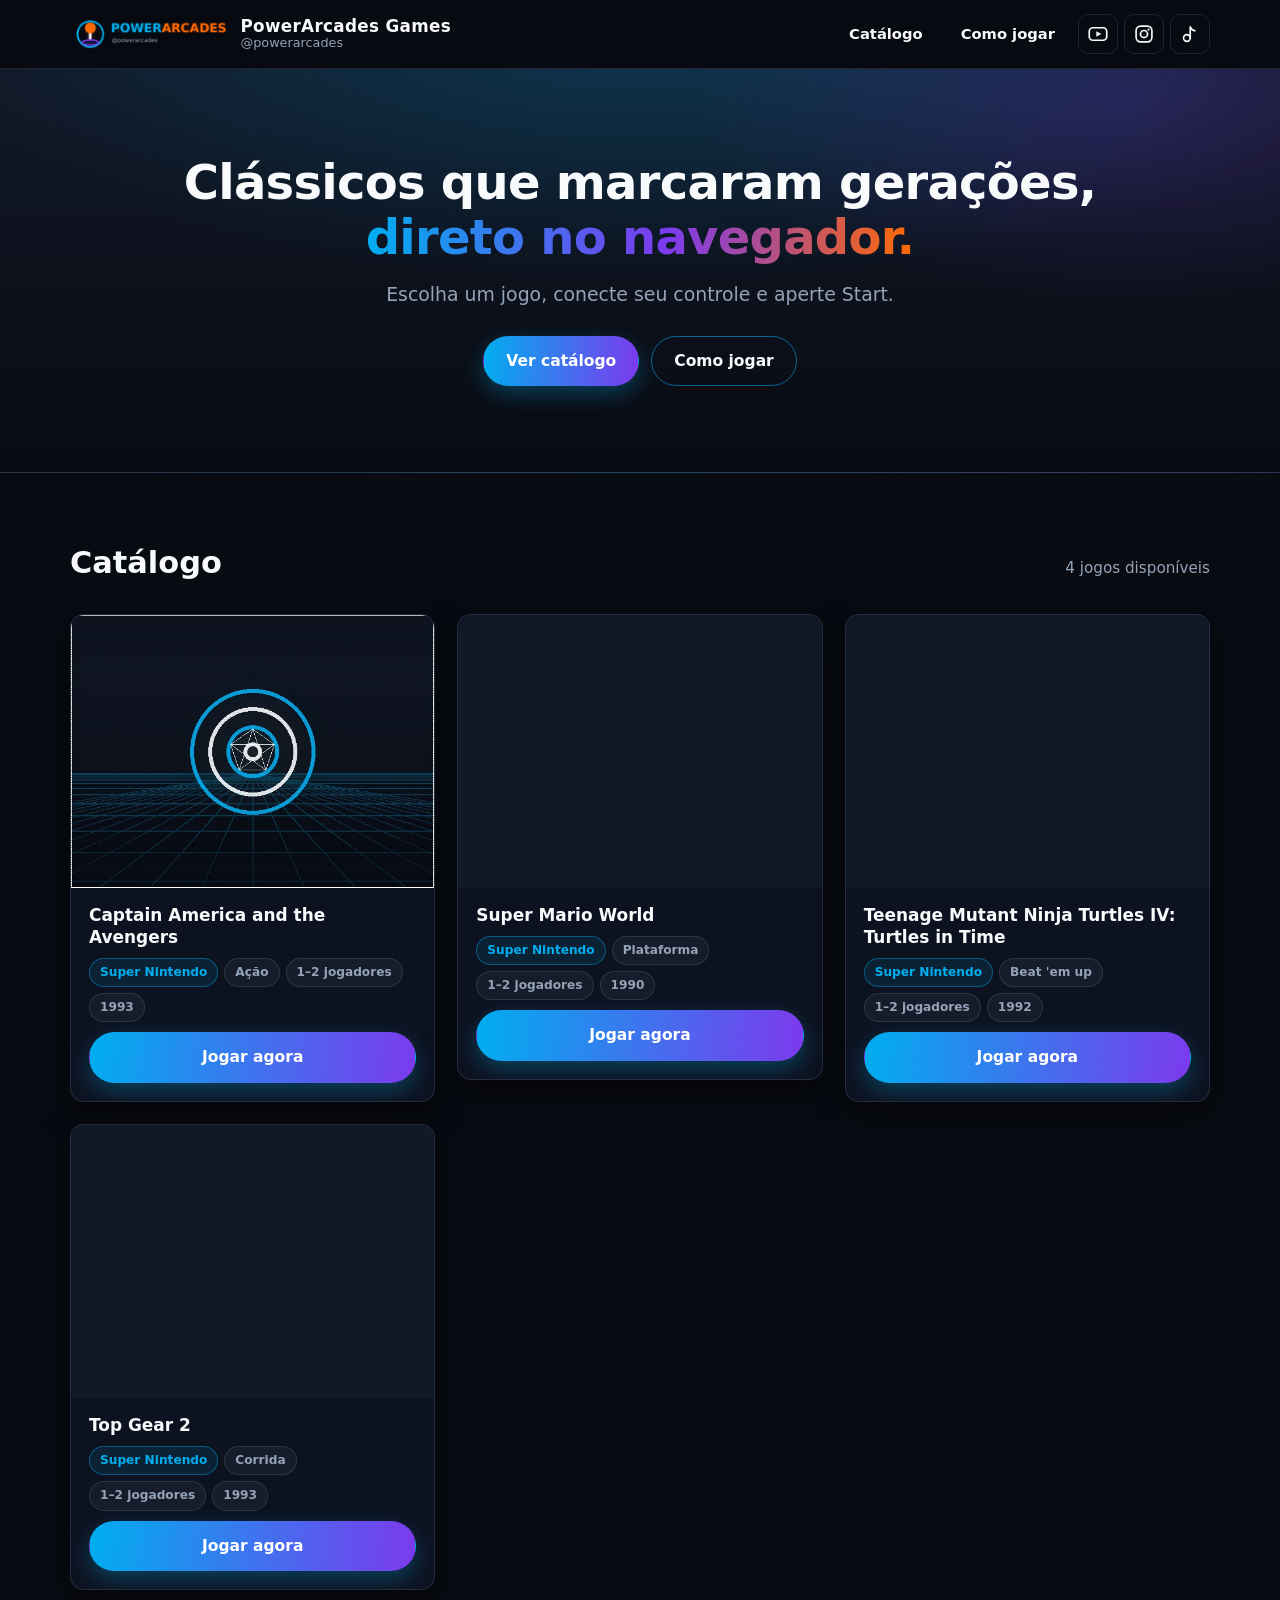
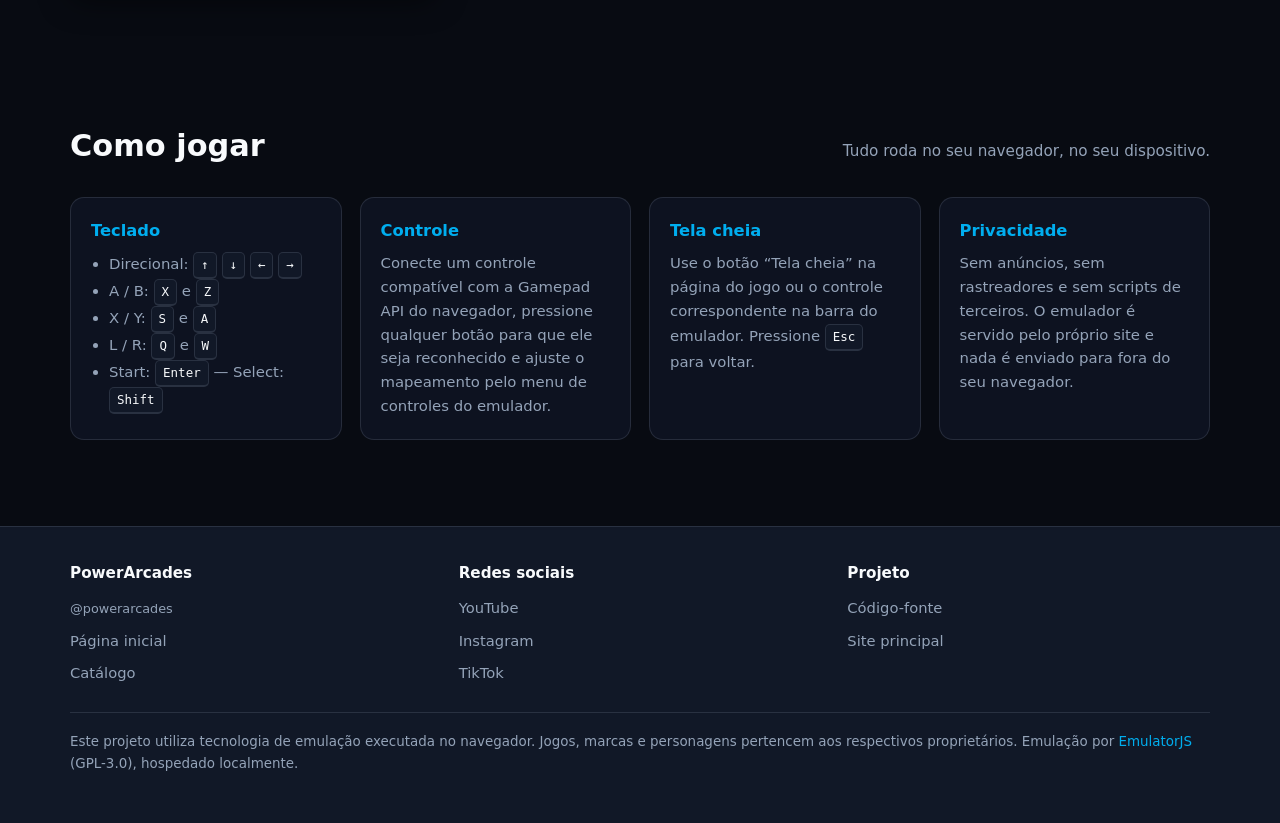
==== index.html @ 7a60e61a "Adiciona portal PowerArcades Games Portal estático de jogos retrô para GitHub Pages, com EmulatorJS " ====
<!DOCTYPE html>
<html lang="pt-BR">
<head>
<meta charset="utf-8">
<meta name="viewport" content="width=device-width, initial-scale=1">

<!-- Política restrita: esta página não carrega emulador, ROM nem WebAssembly. -->
<meta http-equiv="Content-Security-Policy" content="default-src 'self'; script-src 'self'; style-src 'self'; img-src 'self' data:; font-src 'self'; media-src 'none'; connect-src 'self'; worker-src 'none'; object-src 'none'; frame-src 'none'; base-uri 'self'; form-action 'self'; manifest-src 'self'; upgrade-insecure-requests">
<meta name="referrer" content="no-referrer">

<title>PowerArcades Games — clássicos de Super Nintendo no navegador</title>
<meta name="description" content="Portal PowerArcades Games: catálogo de clássicos de Super Nintendo executados no navegador por emulação, sem anúncios e sem rastreadores.">
<meta name="author" content="PowerArcades">
<meta name="theme-color" content="#080B12">
<link rel="canonical" href="https://brotherofjhonny.github.io/powerarcades-games/">

<link rel="icon" type="image/png" href="assets/images/favicon.png">
<link rel="apple-touch-icon" href="assets/images/favicon.png">

<meta property="og:type" content="website">
<meta property="og:site_name" content="PowerArcades Games">
<meta property="og:locale" content="pt_BR">
<meta property="og:title" content="PowerArcades Games — clássicos de Super Nintendo no navegador">
<meta property="og:description" content="Catálogo de clássicos de Super Nintendo executados no navegador por emulação, sem anúncios e sem rastreadores.">
<meta property="og:url" content="https://brotherofjhonny.github.io/powerarcades-games/">
<meta property="og:image" content="https://brotherofjhonny.github.io/powerarcades-games/assets/images/social-share.webp">
<meta property="og:image:width" content="1200">
<meta property="og:image:height" content="630">
<meta property="og:image:alt" content="Logotipo PowerArcades Games">
<meta name="twitter:card" content="summary_large_image">
<meta name="twitter:title" content="PowerArcades Games">
<meta name="twitter:description" content="Clássicos que marcaram gerações, direto no navegador.">
<meta name="twitter:image" content="https://brotherofjhonny.github.io/powerarcades-games/assets/images/social-share.webp">

<link rel="stylesheet" href="assets/css/main.css">
</head>

<body>
<a class="skip-link" href="#conteudo">Pular para o conteúdo</a>

<header class="site-header">
  <div class="wrap header-inner">
    <a class="brand" href="./" aria-label="PowerArcades Games — página inicial">
      <img src="assets/images/logo-powerarcades.webp" alt="" width="720" height="200" aria-hidden="true">
      <span class="brand-text">
        <span class="brand-name">PowerArcades Games</span>
        <span class="brand-handle">@powerarcades</span>
      </span>
    </a>

    <nav class="header-nav" aria-label="Navegação principal">
      <a class="nav-link" href="#catalogo">Catálogo</a>
      <a class="nav-link" href="#como-jogar">Como jogar</a>

      <span class="social-row">
        <a class="social-link" href="https://www.youtube.com/@powerarcades" target="_blank" rel="noopener noreferrer external" aria-label="YouTube @powerarcades (abre em nova aba)">
          <img src="assets/icons/youtube.svg" alt="" width="24" height="24" aria-hidden="true">
        </a>
        <a class="social-link" href="https://www.instagram.com/powerarcades" target="_blank" rel="noopener noreferrer external" aria-label="Instagram @powerarcades (abre em nova aba)">
          <img src="assets/icons/instagram.svg" alt="" width="24" height="24" aria-hidden="true">
        </a>
        <a class="social-link" href="https://www.tiktok.com/@powerarcades" target="_blank" rel="noopener noreferrer external" aria-label="TikTok @powerarcades (abre em nova aba)">
          <img src="assets/icons/tiktok.svg" alt="" width="24" height="24" aria-hidden="true">
        </a>
      </span>
    </nav>
  </div>
</header>

<main id="conteudo">

  <section class="hero">
    <div class="wrap hero-inner">
      <h1>Clássicos que marcaram gerações,<br><span class="accent">direto no navegador.</span></h1>
      <p>Escolha um jogo, conecte seu controle e aperte Start.</p>
      <div class="hero-actions">
        <a class="btn btn-primary" href="#catalogo">Ver catálogo</a>
        <a class="btn btn-ghost" href="#como-jogar">Como jogar</a>
      </div>
    </div>
  </section>

  <section class="section" id="catalogo" aria-labelledby="catalogo-titulo">
    <div class="wrap">
      <div class="section-head">
        <h2 id="catalogo-titulo">Catálogo</h2>
        <p id="catalog-count">Carregando catálogo…</p>
      </div>

      <ul class="catalog-grid" id="catalog">
        <!-- Cards inseridos por assets/js/ui.js a partir de assets/js/catalog.js -->
      </ul>
    </div>
  </section>

  <section class="section" id="como-jogar" aria-labelledby="como-jogar-titulo">
    <div class="wrap">
      <div class="section-head">
        <h2 id="como-jogar-titulo">Como jogar</h2>
        <p>Tudo roda no seu navegador, no seu dispositivo.</p>
      </div>

      <div class="info-grid">
        <article class="info-card">
          <h3>Teclado</h3>
          <ul>
            <li>Direcional: <kbd>↑</kbd> <kbd>↓</kbd> <kbd>←</kbd> <kbd>→</kbd></li>
            <li>A / B: <kbd>X</kbd> e <kbd>Z</kbd></li>
            <li>X / Y: <kbd>S</kbd> e <kbd>A</kbd></li>
            <li>L / R: <kbd>Q</kbd> e <kbd>W</kbd></li>
            <li>Start: <kbd>Enter</kbd> — Select: <kbd>Shift</kbd></li>
          </ul>
        </article>

        <article class="info-card">
          <h3>Controle</h3>
          <p>
            Conecte um controle compatível com a Gamepad API do navegador,
            pressione qualquer botão para que ele seja reconhecido e ajuste
            o mapeamento pelo menu de controles do emulador.
          </p>
        </article>

        <article class="info-card">
          <h3>Tela cheia</h3>
          <p>
            Use o botão “Tela cheia” na página do jogo ou o controle
            correspondente na barra do emulador. Pressione <kbd>Esc</kbd>
            para voltar.
          </p>
        </article>

        <article class="info-card">
          <h3>Privacidade</h3>
          <p>
            Sem anúncios, sem rastreadores e sem scripts de terceiros.
            O emulador é servido pelo próprio site e nada é enviado
            para fora do seu navegador.
          </p>
        </article>
      </div>
    </div>
  </section>

</main>

<footer class="site-footer">
  <div class="wrap">
    <div class="footer-grid">
      <div>
        <h3>PowerArcades</h3>
        <ul class="footer-links">
          <li><span class="brand-handle">@powerarcades</span></li>
          <li><a href="./">Página inicial</a></li>
          <li><a href="#catalogo">Catálogo</a></li>
        </ul>
      </div>

      <div>
        <h3>Redes sociais</h3>
        <ul class="footer-links">
          <li><a href="https://www.youtube.com/@powerarcades" target="_blank" rel="noopener noreferrer external">YouTube</a></li>
          <li><a href="https://www.instagram.com/powerarcades" target="_blank" rel="noopener noreferrer external">Instagram</a></li>
          <li><a href="https://www.tiktok.com/@powerarcades" target="_blank" rel="noopener noreferrer external">TikTok</a></li>
        </ul>
      </div>

      <div>
        <h3>Projeto</h3>
        <ul class="footer-links">
          <li><a href="https://github.com/BrotherOfJhonny/powerarcades-games" target="_blank" rel="noopener noreferrer external">Código-fonte</a></li>
          <li><a href="https://brotherofjhonny.github.io/" target="_blank" rel="noopener noreferrer external">Site principal</a></li>
        </ul>
      </div>
    </div>

    <p class="disclaimer">
      Este projeto utiliza tecnologia de emulação executada no navegador.
      Jogos, marcas e personagens pertencem aos respectivos proprietários.
      Emulação por <a href="https://github.com/EmulatorJS/EmulatorJS" target="_blank" rel="noopener noreferrer external">EmulatorJS</a> (GPL-3.0), hospedado localmente.
    </p>
  </div>
</footer>

<script src="assets/js/catalog.js"></script>
<script src="assets/js/ui.js"></script>
</body>
</html>
---- assets/css/main.css ----
/* ==========================================================================
   PowerArcades Games — estilos do catálogo
   Fontes do sistema apenas. Nenhum recurso externo.
   ========================================================================== */

:root {
  --bg: #080b12;
  --bg-soft: #111827;
  --bg-card: #0d1220;
  --neon: #00aeef;
  --purple: #7c3aed;
  --orange: #ff6b00;
  --white: #f8fafc;
  --grey: #94a3b8;

  --border: rgba(148, 163, 184, 0.18);
  --border-strong: rgba(0, 174, 239, 0.55);
  --radius: 14px;
  --maxw: 1180px;

  --font-ui: system-ui, -apple-system, "Segoe UI", Roboto, "Helvetica Neue",
    "Noto Sans", "DejaVu Sans", Arial, sans-serif;

  --shadow: 0 10px 30px rgba(0, 0, 0, 0.55);
  --speed: 180ms;
}

*,
*::before,
*::after {
  box-sizing: border-box;
}

html {
  scroll-behavior: smooth;
}

body {
  margin: 0;
  background: var(--bg);
  color: var(--white);
  font-family: var(--font-ui);
  font-size: 16px;
  line-height: 1.6;
  -webkit-text-size-adjust: 100%;
}

img {
  max-width: 100%;
  display: block;
}

a {
  color: var(--neon);
  text-decoration: none;
}

a:hover {
  text-decoration: underline;
}

/* Foco sempre visível — requisito de acessibilidade. */
:focus-visible {
  outline: 3px solid var(--orange);
  outline-offset: 3px;
  border-radius: 6px;
}

.wrap {
  width: 100%;
  max-width: var(--maxw);
  margin-inline: auto;
  padding-inline: 20px;
}

/* Link de pular para o conteúdo (leitores de tela / teclado) */
.skip-link {
  position: absolute;
  left: -9999px;
  top: 0;
  z-index: 100;
  background: var(--orange);
  color: #000;
  padding: 12px 18px;
  font-weight: 700;
  border-radius: 0 0 8px 0;
}

.skip-link:focus {
  left: 0;
}

/* ------------------------------------------------------------------ header */

.site-header {
  position: sticky;
  top: 0;
  z-index: 40;
  background: rgba(8, 11, 18, 0.9);
  backdrop-filter: blur(10px);
  border-bottom: 1px solid var(--border);
}

.header-inner {
  display: flex;
  align-items: center;
  justify-content: space-between;
  gap: 18px;
  padding-block: 12px;
  flex-wrap: wrap;
}

.brand {
  display: flex;
  align-items: center;
  gap: 12px;
  text-decoration: none;
  color: inherit;
}

.brand:hover {
  text-decoration: none;
}

.brand img {
  height: 44px;
  width: auto;
}

.brand-text {
  display: flex;
  flex-direction: column;
  line-height: 1.15;
}

.brand-name {
  font-weight: 800;
  font-size: 1.05rem;
  letter-spacing: 0.02em;
}

.brand-handle {
  font-size: 0.8rem;
  color: var(--grey);
}

.header-nav {
  display: flex;
  align-items: center;
  gap: 8px;
  flex-wrap: wrap;
}

.nav-link {
  color: var(--white);
  padding: 8px 14px;
  border-radius: 999px;
  font-size: 0.92rem;
  font-weight: 600;
  border: 1px solid transparent;
  transition: background var(--speed), border-color var(--speed);
}

.nav-link:hover {
  background: rgba(0, 174, 239, 0.12);
  border-color: var(--border-strong);
  text-decoration: none;
}

.social-row {
  display: flex;
  align-items: center;
  gap: 6px;
}

.social-link {
  display: grid;
  place-items: center;
  width: 40px;
  height: 40px;
  border-radius: 10px;
  border: 1px solid var(--border);
  transition: border-color var(--speed), background var(--speed),
    transform var(--speed);
}

.social-link:hover {
  border-color: var(--border-strong);
  background: rgba(0, 174, 239, 0.1);
  transform: translateY(-2px);
}

.social-link img {
  width: 20px;
  height: 20px;
}

/* -------------------------------------------------------------------- hero */

.hero {
  position: relative;
  overflow: hidden;
  border-bottom: 1px solid var(--border);
  background:
    radial-gradient(1100px 380px at 50% -8%, rgba(0, 174, 239, 0.2), transparent 65%),
    radial-gradient(700px 320px at 88% 8%, rgba(124, 58, 237, 0.22), transparent 62%),
    linear-gradient(180deg, var(--bg-soft), var(--bg));
}

.hero-inner {
  padding-block: clamp(46px, 8vw, 86px);
  text-align: center;
}

.hero h1 {
  margin: 0 0 14px;
  font-size: clamp(1.75rem, 4.4vw, 3rem);
  line-height: 1.15;
  font-weight: 800;
  letter-spacing: -0.015em;
}

.hero h1 .accent {
  background: linear-gradient(92deg, var(--neon), var(--purple) 55%, var(--orange));
  -webkit-background-clip: text;
  background-clip: text;
  color: transparent;
}

.hero p {
  margin: 0 auto;
  max-width: 640px;
  color: var(--grey);
  font-size: clamp(1rem, 2.1vw, 1.18rem);
}

.hero-actions {
  margin-top: 26px;
  display: flex;
  gap: 12px;
  justify-content: center;
  flex-wrap: wrap;
}

/* ------------------------------------------------------------------ botões */

.btn {
  display: inline-flex;
  align-items: center;
  justify-content: center;
  gap: 9px;
  padding: 12px 22px;
  border-radius: 999px;
  font-weight: 700;
  font-size: 0.97rem;
  font-family: inherit;
  border: 1px solid transparent;
  cursor: pointer;
  text-decoration: none;
  transition: transform var(--speed), box-shadow var(--speed),
    background var(--speed), border-color var(--speed);
}

.btn:hover {
  text-decoration: none;
  transform: translateY(-2px);
}

.btn-primary {
  background: linear-gradient(96deg, var(--neon), var(--purple));
  color: #fff;
  box-shadow: 0 8px 22px rgba(0, 174, 239, 0.3);
}

.btn-primary:hover {
  box-shadow: 0 12px 30px rgba(0, 174, 239, 0.45);
}

.btn-ghost {
  background: transparent;
  color: var(--white);
  border-color: var(--border-strong);
}

.btn-ghost:hover {
  background: rgba(0, 174, 239, 0.1);
}

/* ----------------------------------------------------------------- seções */

.section {
  padding-block: clamp(38px, 6vw, 66px);
}

.section-head {
  display: flex;
  align-items: baseline;
  justify-content: space-between;
  gap: 16px;
  flex-wrap: wrap;
  margin-bottom: 26px;
}

.section-head h2 {
  margin: 0;
  font-size: clamp(1.35rem, 3vw, 1.9rem);
  font-weight: 800;
}

.section-head p {
  margin: 0;
  color: var(--grey);
  font-size: 0.95rem;
}

/* ------------------------------------------------------------------ cards */

.catalog-grid {
  display: grid;
  gap: 22px;
  grid-template-columns: repeat(auto-fill, minmax(270px, 1fr));
  list-style: none;
  margin: 0;
  padding: 0;
}

.game-card {
  display: flex;
  flex-direction: column;
  background: var(--bg-card);
  border: 1px solid var(--border);
  border-radius: var(--radius);
  overflow: hidden;
  box-shadow: var(--shadow);
  transition: transform var(--speed), border-color var(--speed),
    box-shadow var(--speed);
}

.game-card:hover,
.game-card:focus-within {
  transform: translateY(-5px);
  border-color: var(--border-strong);
  box-shadow: 0 16px 38px rgba(0, 174, 239, 0.22);
}

.game-card-media {
  position: relative;
  aspect-ratio: 4 / 3;
  background: var(--bg-soft);
  overflow: hidden;
}

.game-card-media img {
  width: 100%;
  height: 100%;
  object-fit: cover;
  transition: transform 260ms ease;
}

.game-card:hover .game-card-media img {
  transform: scale(1.04);
}

.game-card-body {
  padding: 16px 18px 18px;
  display: flex;
  flex-direction: column;
  gap: 10px;
  flex: 1;
}

.game-card-title {
  margin: 0;
  font-size: 1.06rem;
  font-weight: 700;
  line-height: 1.3;
}

.game-meta {
  display: flex;
  flex-wrap: wrap;
  gap: 6px;
  margin: 0;
  padding: 0;
  list-style: none;
}

.tag {
  display: inline-block;
  padding: 4px 10px;
  border-radius: 999px;
  font-size: 0.76rem;
  font-weight: 600;
  border: 1px solid var(--border);
  color: var(--grey);
  background: rgba(148, 163, 184, 0.07);
}

.tag-platform {
  color: var(--neon);
  border-color: rgba(0, 174, 239, 0.4);
  background: rgba(0, 174, 239, 0.1);
}

.game-card .btn {
  margin-top: auto;
  width: 100%;
}

/* --------------------------------------------------------------- info box */

.info-grid {
  display: grid;
  gap: 18px;
  grid-template-columns: repeat(auto-fit, minmax(260px, 1fr));
}

.info-card {
  background: var(--bg-card);
  border: 1px solid var(--border);
  border-radius: var(--radius);
  padding: 20px;
}

.info-card h3 {
  margin: 0 0 8px;
  font-size: 1.02rem;
  color: var(--neon);
}

.info-card p,
.info-card ul {
  margin: 0;
  color: var(--grey);
  font-size: 0.93rem;
}

.info-card ul {
  padding-left: 18px;
}

kbd {
  display: inline-block;
  padding: 2px 7px;
  border-radius: 5px;
  border: 1px solid var(--border);
  border-bottom-width: 2px;
  background: var(--bg-soft);
  color: var(--white);
  font-family: ui-monospace, "DejaVu Sans Mono", "Cascadia Mono", Menlo,
    Consolas, monospace;
  font-size: 0.84em;
}

/* ----------------------------------------------------------------- footer */

.site-footer {
  border-top: 1px solid var(--border);
  background: var(--bg-soft);
  padding-block: 34px;
  margin-top: 20px;
}

.footer-grid {
  display: grid;
  gap: 26px;
  grid-template-columns: repeat(auto-fit, minmax(240px, 1fr));
  align-items: start;
}

.footer-grid h3 {
  margin: 0 0 10px;
  font-size: 0.95rem;
  color: var(--white);
}

.footer-links {
  list-style: none;
  margin: 0;
  padding: 0;
  display: flex;
  flex-direction: column;
  gap: 7px;
}

.footer-links a {
  color: var(--grey);
  font-size: 0.92rem;
}

.footer-links a:hover {
  color: var(--neon);
}

.disclaimer {
  margin-top: 26px;
  padding-top: 18px;
  border-top: 1px solid var(--border);
  color: var(--grey);
  font-size: 0.84rem;
  line-height: 1.65;
}

/* --------------------------------------------------------------- 404 page */

.notfound {
  min-height: 62vh;
  display: grid;
  place-items: center;
  text-align: center;
  padding-block: 60px;
}

.notfound .code {
  font-size: clamp(3.4rem, 13vw, 7rem);
  font-weight: 800;
  line-height: 1;
  background: linear-gradient(92deg, var(--neon), var(--purple), var(--orange));
  -webkit-background-clip: text;
  background-clip: text;
  color: transparent;
}

/* ------------------------------------------------------- movimento reduzido */

@media (prefers-reduced-motion: reduce) {
  html {
    scroll-behavior: auto;
  }

  *,
  *::before,
  *::after {
    animation-duration: 0.001ms !important;
    animation-iteration-count: 1 !important;
    transition-duration: 0.001ms !important;
    scroll-behavior: auto !important;
  }

  .game-card:hover,
  .game-card:focus-within,
  .btn:hover,
  .social-link:hover {
    transform: none;
  }

  .game-card:hover .game-card-media img {
    transform: none;
  }
}

/* ------------------------------------------------------------------ mobile */

@media (max-width: 720px) {
  .header-inner {
    justify-content: center;
    text-align: center;
  }

  .header-nav {
    justify-content: center;
    width: 100%;
  }

  .catalog-grid {
    grid-template-columns: 1fr;
  }
}
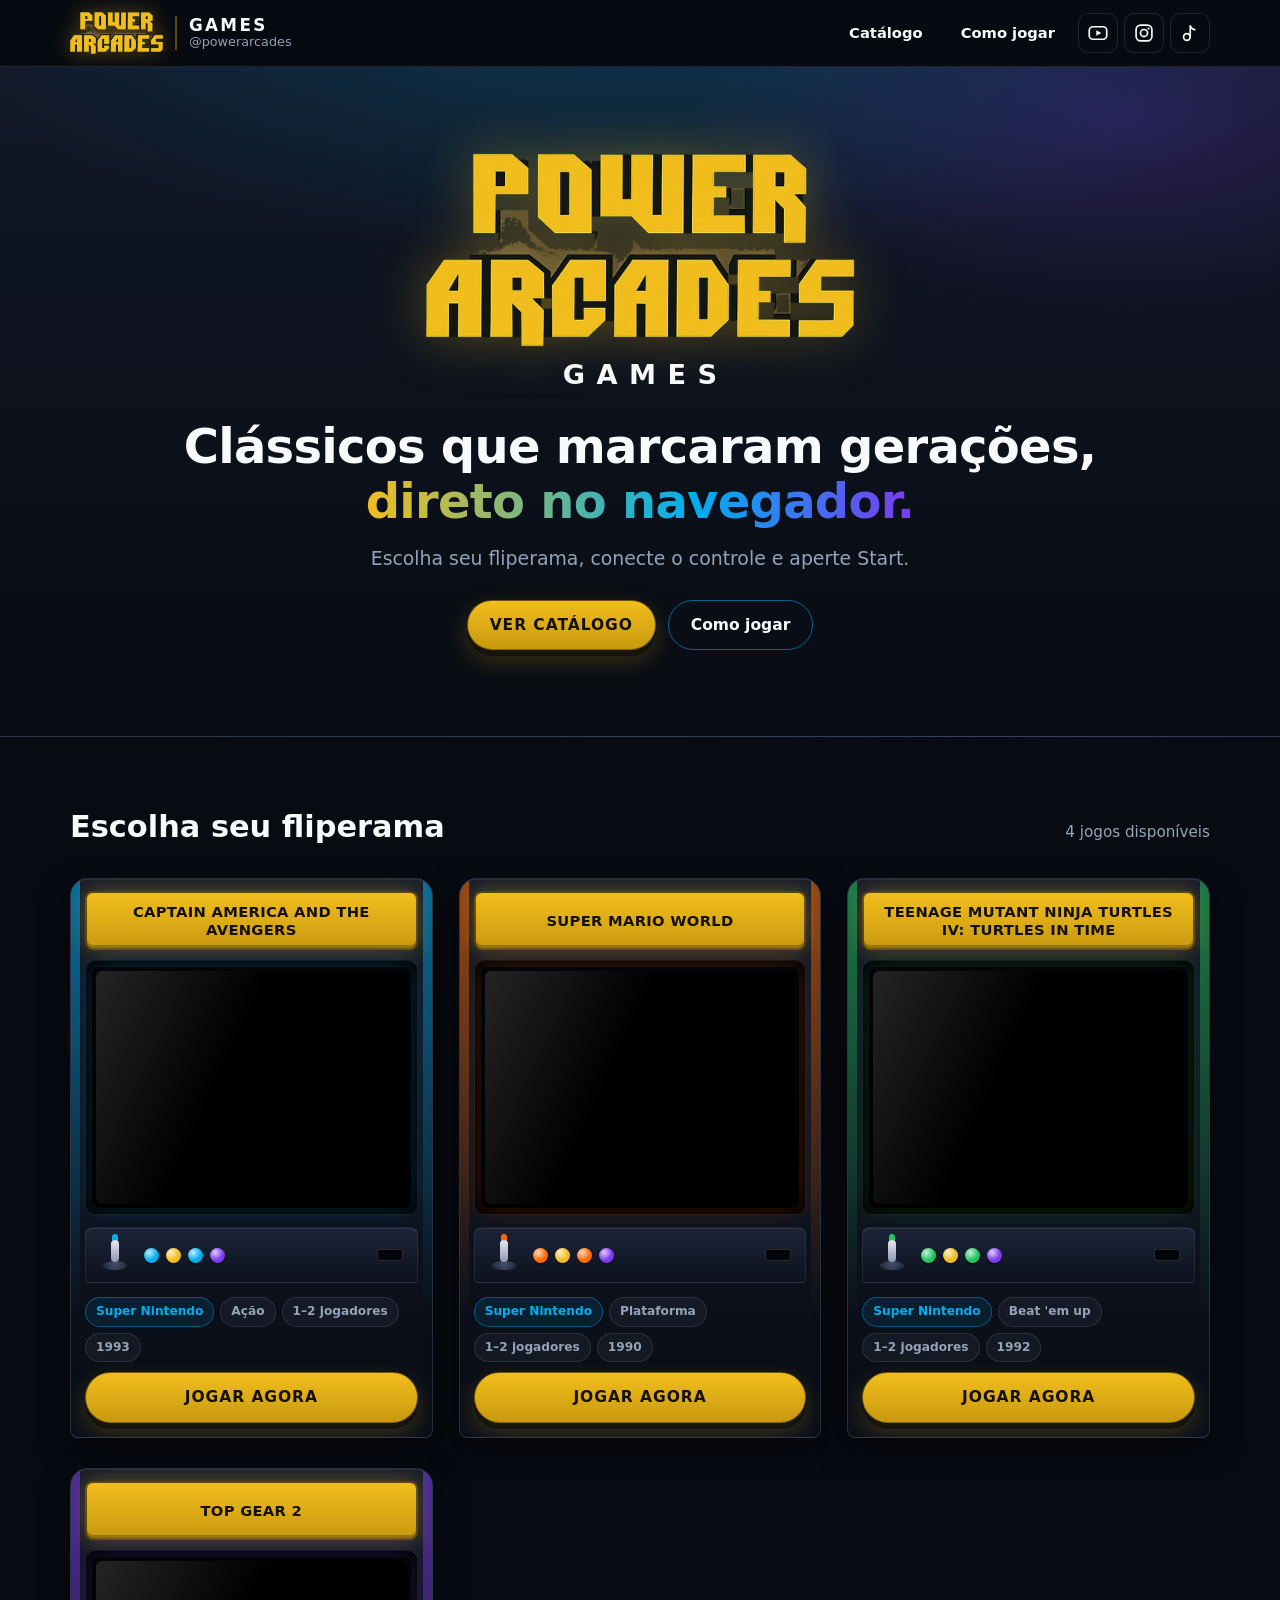
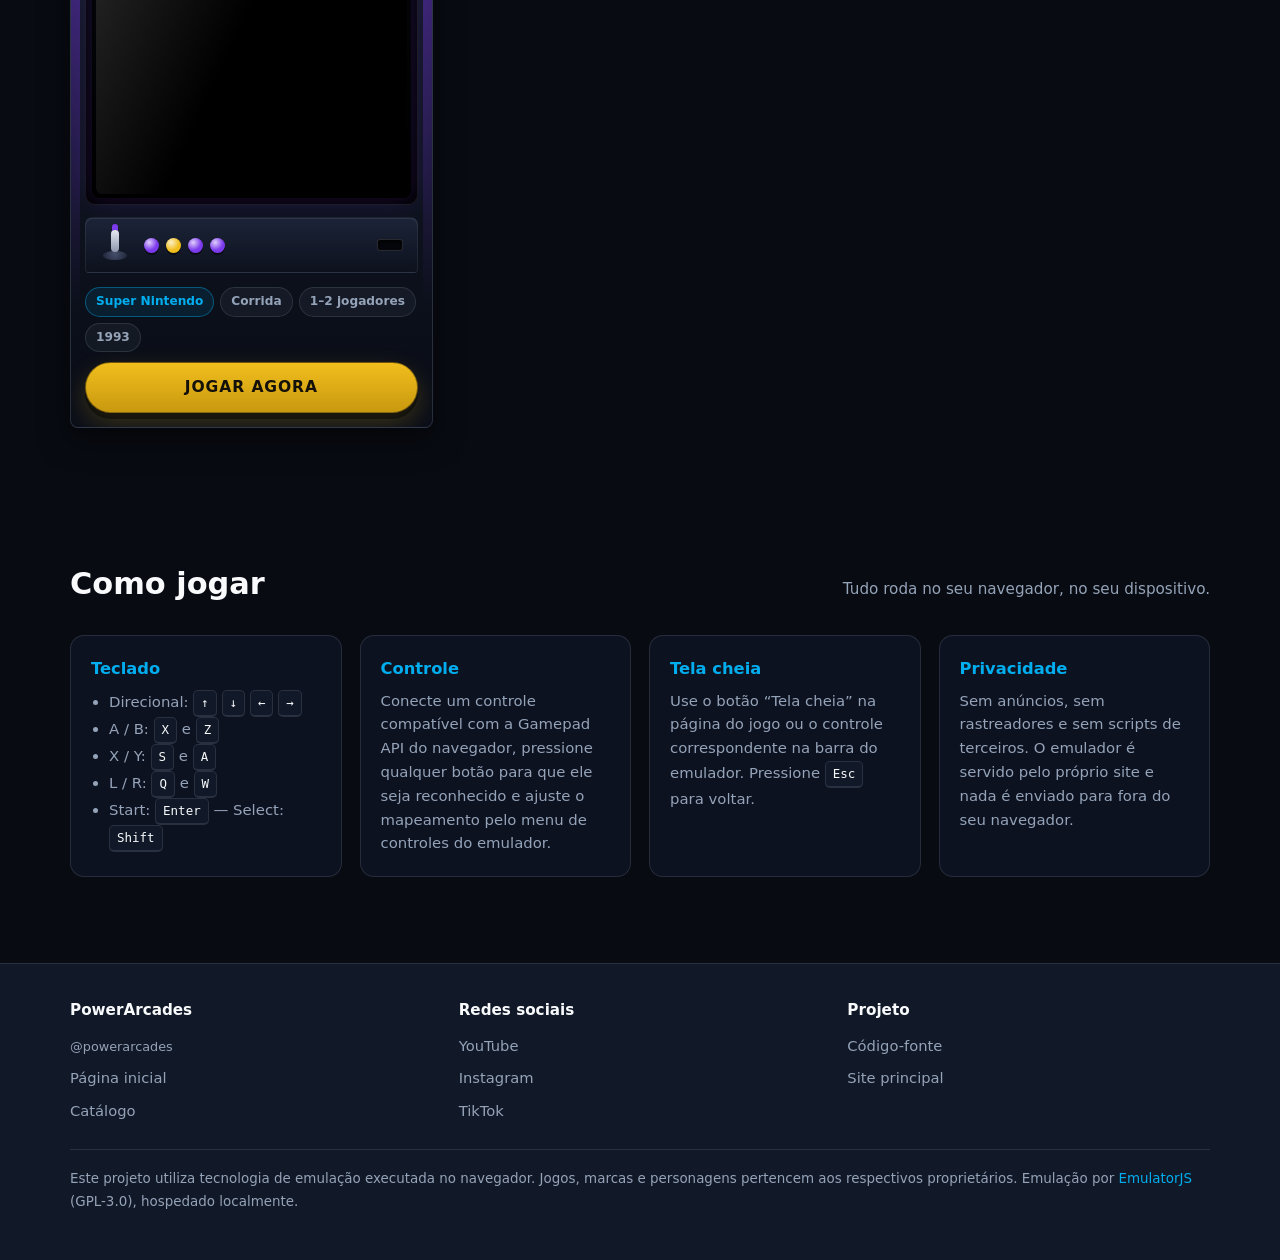
==== commit 2123eaf3: "Aplica o logotipo oficial e transforma o catálogo em fliperamas Logotipo: - Recorta o logo oficial d" ====
--- a/index.html
+++ b/index.html
@@ -41,9 +41,9 @@
 <header class="site-header">
   <div class="wrap header-inner">
     <a class="brand" href="./" aria-label="PowerArcades Games — página inicial">
-      <img src="assets/images/logo-powerarcades.webp" alt="" width="720" height="200" aria-hidden="true">
+      <img class="brand-logo" src="assets/images/logo-powerarcades.webp" alt="PowerArcades" width="575" height="260">
       <span class="brand-text">
-        <span class="brand-name">PowerArcades Games</span>
+        <span class="brand-name">GAMES</span>
         <span class="brand-handle">@powerarcades</span>
       </span>
     </a>
@@ -71,8 +71,10 @@
 
   <section class="hero">
     <div class="wrap hero-inner">
+      <img class="hero-logo" src="assets/images/logo-powerarcades.webp" alt="PowerArcades" width="575" height="260">
+      <span class="hero-wordmark">GAMES</span>
       <h1>Clássicos que marcaram gerações,<br><span class="accent">direto no navegador.</span></h1>
-      <p>Escolha um jogo, conecte seu controle e aperte Start.</p>
+      <p>Escolha seu fliperama, conecte o controle e aperte Start.</p>
       <div class="hero-actions">
         <a class="btn btn-primary" href="#catalogo">Ver catálogo</a>
         <a class="btn btn-ghost" href="#como-jogar">Como jogar</a>
@@ -83,7 +85,7 @@
   <section class="section" id="catalogo" aria-labelledby="catalogo-titulo">
     <div class="wrap">
       <div class="section-head">
-        <h2 id="catalogo-titulo">Catálogo</h2>
+        <h2 id="catalogo-titulo">Escolha seu fliperama</h2>
         <p id="catalog-count">Carregando catálogo…</p>
       </div>
 
--- a/assets/css/main.css
+++ b/assets/css/main.css
@@ -12,6 +12,15 @@
   --orange: #ff6b00;
   --white: #f8fafc;
   --grey: #94a3b8;
+
+  /* Dourado do logotipo oficial PowerArcades. */
+  --gold: #f1be1d;
+  --gold-deep: #c9990f;
+
+  /* Materiais do gabinete de fliperama. */
+  --cab-body: #151b2b;
+  --cab-edge: #0a0e18;
+  --cab-panel: #1c2438;
 
   --border: rgba(148, 163, 184, 0.18);
   --border-strong: rgba(0, 174, 239, 0.55);
@@ -122,21 +131,25 @@
   text-decoration: none;
 }
 
-.brand img {
-  height: 44px;
+.brand-logo {
+  height: 42px;
   width: auto;
+  filter: drop-shadow(0 0 10px rgba(241, 190, 29, 0.35));
 }
 
 .brand-text {
   display: flex;
   flex-direction: column;
   line-height: 1.15;
+  padding-left: 12px;
+  border-left: 2px solid rgba(241, 190, 29, 0.35);
 }
 
 .brand-name {
   font-weight: 800;
   font-size: 1.05rem;
-  letter-spacing: 0.02em;
+  letter-spacing: 0.14em;
+  color: var(--white);
 }
 
 .brand-handle {
@@ -221,10 +234,28 @@
 }
 
 .hero h1 .accent {
-  background: linear-gradient(92deg, var(--neon), var(--purple) 55%, var(--orange));
+  background: linear-gradient(92deg, var(--gold), var(--neon) 60%, var(--purple));
   -webkit-background-clip: text;
   background-clip: text;
   color: transparent;
+}
+
+/* Logotipo oficial em destaque no hero. */
+.hero-logo {
+  width: min(430px, 78vw);
+  height: auto;
+  margin: 0 auto 6px;
+  filter: drop-shadow(0 0 26px rgba(241, 190, 29, 0.32));
+}
+
+.hero-wordmark {
+  display: block;
+  font-size: clamp(1.1rem, 3.4vw, 1.7rem);
+  font-weight: 800;
+  letter-spacing: 0.42em;
+  text-indent: 0.42em;
+  color: var(--white);
+  margin-bottom: 22px;
 }
 
 .hero p {
@@ -267,13 +298,21 @@
 }
 
 .btn-primary {
-  background: linear-gradient(96deg, var(--neon), var(--purple));
-  color: #fff;
-  box-shadow: 0 8px 22px rgba(0, 174, 239, 0.3);
+  background: linear-gradient(180deg, var(--gold), var(--gold-deep));
+  color: #14100a;
+  letter-spacing: 0.06em;
+  text-transform: uppercase;
+  border-color: rgba(0, 0, 0, 0.45);
+  box-shadow: 0 6px 0 rgba(0, 0, 0, 0.45), 0 10px 24px rgba(241, 190, 29, 0.22);
 }
 
 .btn-primary:hover {
-  box-shadow: 0 12px 30px rgba(0, 174, 239, 0.45);
+  box-shadow: 0 4px 0 rgba(0, 0, 0, 0.45), 0 14px 30px rgba(241, 190, 29, 0.36);
+}
+
+.btn-primary:active {
+  transform: translateY(3px);
+  box-shadow: 0 2px 0 rgba(0, 0, 0, 0.45);
 }
 
 .btn-ghost {
@@ -317,64 +356,259 @@
 
 .catalog-grid {
   display: grid;
-  gap: 22px;
-  grid-template-columns: repeat(auto-fill, minmax(270px, 1fr));
+  gap: 30px 26px;
+  grid-template-columns: repeat(auto-fill, minmax(280px, 1fr));
   list-style: none;
   margin: 0;
   padding: 0;
 }
 
-.game-card {
+/* ==========================================================================
+   Gabinete de fliperama
+   Desenhado inteiramente em CSS. A "tela" do gabinete mostra a arte do
+   jogo, para o visitante escolher a máquina que quer jogar.
+   ========================================================================== */
+
+/* Cada item da grade estica para a altura da linha, para que os
+   gabinetes fiquem alinhados independentemente do tamanho do título. */
+.catalog-grid > li {
+  display: flex;
+}
+
+.cabinet {
+  --accent: var(--neon);
+  position: relative;
+  width: 100%;
   display: flex;
   flex-direction: column;
-  background: var(--bg-card);
-  border: 1px solid var(--border);
-  border-radius: var(--radius);
+  border-radius: 18px 18px 8px 8px;
+  background:
+    linear-gradient(180deg, var(--cab-body), var(--cab-edge) 88%);
+  border: 1px solid rgba(148, 163, 184, 0.22);
+  box-shadow:
+    inset 0 1px 0 rgba(255, 255, 255, 0.06),
+    var(--shadow);
   overflow: hidden;
-  box-shadow: var(--shadow);
-  transition: transform var(--speed), border-color var(--speed),
-    box-shadow var(--speed);
-}
-
-.game-card:hover,
-.game-card:focus-within {
-  transform: translateY(-5px);
-  border-color: var(--border-strong);
-  box-shadow: 0 16px 38px rgba(0, 174, 239, 0.22);
-}
-
-.game-card-media {
+  transition: transform var(--speed), box-shadow var(--speed),
+    border-color var(--speed);
+}
+
+/* Laterais do gabinete, com a cor do jogo. */
+.cabinet::before,
+.cabinet::after {
+  content: "";
+  position: absolute;
+  top: 0;
+  bottom: 0;
+  width: 9px;
+  background: linear-gradient(180deg, var(--accent), transparent 78%);
+  opacity: 0.55;
+  pointer-events: none;
+}
+
+.cabinet::before { left: 0; }
+.cabinet::after  { right: 0; }
+
+.cabinet:hover,
+.cabinet:focus-within {
+  transform: translateY(-6px);
+  border-color: rgba(241, 190, 29, 0.5);
+  box-shadow:
+    inset 0 1px 0 rgba(255, 255, 255, 0.08),
+    0 20px 44px rgba(0, 0, 0, 0.6),
+    0 0 30px rgba(241, 190, 29, 0.14);
+}
+
+/* ------------------------------------------------------------- marquise -- */
+
+.cab-marquee {
+  margin: 12px 14px 10px;
+  padding: 10px 12px;
+  border-radius: 8px;
+  text-align: center;
+  background: linear-gradient(180deg, var(--gold), var(--gold-deep));
+  border: 2px solid rgba(0, 0, 0, 0.55);
+  box-shadow:
+    0 0 22px rgba(241, 190, 29, 0.35),
+    inset 0 -3px 0 rgba(0, 0, 0, 0.25);
+}
+
+.cab-marquee-title {
+  display: flex;
+  align-items: center;
+  justify-content: center;
+  /* Duas linhas sempre, para alinhar as marquises entre si. */
+  min-height: 2.4em;
+  margin: 0;
+  font-size: 0.92rem;
+  font-weight: 800;
+  line-height: 1.2;
+  letter-spacing: 0.02em;
+  text-transform: uppercase;
+  color: #14100a;
+  overflow-wrap: break-word;
+  hyphens: auto;
+}
+
+/* ----------------------------------------------------------------- tela -- */
+
+.cab-screen {
+  position: relative;
+  margin: 0 14px;
+  padding: 10px;
+  border-radius: 10px;
+  background: linear-gradient(180deg, #05070c, #000);
+  border: 1px solid rgba(255, 255, 255, 0.08);
+  box-shadow: inset 0 0 22px rgba(0, 0, 0, 0.9);
+}
+
+.cab-screen-inner {
   position: relative;
   aspect-ratio: 4 / 3;
-  background: var(--bg-soft);
+  border-radius: 6px;
   overflow: hidden;
-}
-
-.game-card-media img {
+  background: #000;
+}
+
+.cab-screen-inner img {
   width: 100%;
   height: 100%;
   object-fit: cover;
-  transition: transform 260ms ease;
-}
-
-.game-card:hover .game-card-media img {
-  transform: scale(1.04);
-}
-
-.game-card-body {
-  padding: 16px 18px 18px;
+  transition: transform 300ms ease, filter 300ms ease;
+}
+
+.cabinet:hover .cab-screen-inner img,
+.cabinet:focus-within .cab-screen-inner img {
+  transform: scale(1.05);
+  filter: saturate(1.2) brightness(1.12);
+}
+
+/* Linhas de varredura + brilho do vidro sobre a tela. */
+.cab-screen-inner::after {
+  content: "";
+  position: absolute;
+  inset: 0;
+  pointer-events: none;
+  background:
+    linear-gradient(115deg, rgba(255, 255, 255, 0.14) 0%,
+                    rgba(255, 255, 255, 0) 42%),
+    repeating-linear-gradient(180deg,
+                    rgba(0, 0, 0, 0.32) 0 1px,
+                    rgba(0, 0, 0, 0) 1px 3px);
+}
+
+/* Brilho colorido escapando da tela. */
+.cab-screen::after {
+  content: "";
+  position: absolute;
+  inset: 6px;
+  border-radius: 8px;
+  pointer-events: none;
+  box-shadow: 0 0 26px 2px var(--accent);
+  opacity: 0.2;
+  transition: opacity var(--speed);
+}
+
+.cabinet:hover .cab-screen::after,
+.cabinet:focus-within .cab-screen::after {
+  opacity: 0.5;
+}
+
+/* -------------------------------------------------- painel de controle --- */
+
+.cab-panel {
+  margin: 12px 14px 0;
+  padding: 12px 14px;
+  border-radius: 8px 8px 4px 4px;
+  display: flex;
+  align-items: center;
+  gap: 14px;
+  background: linear-gradient(180deg, var(--cab-panel), #10162340);
+  border: 1px solid rgba(255, 255, 255, 0.07);
+  box-shadow: inset 0 1px 0 rgba(255, 255, 255, 0.08);
+}
+
+/* Manche */
+.cab-stick {
+  position: relative;
+  width: 30px;
+  height: 30px;
+  flex: none;
+}
+
+.cab-stick::before {   /* base */
+  content: "";
+  position: absolute;
+  left: 3px;
+  bottom: 0;
+  width: 24px;
+  height: 9px;
+  border-radius: 50%;
+  background: radial-gradient(circle at 50% 30%, #46506b, #1d2438);
+}
+
+.cab-stick::after {    /* haste + bola */
+  content: "";
+  position: absolute;
+  left: 11px;
+  top: 0;
+  width: 8px;
+  height: 22px;
+  border-radius: 4px;
+  background: linear-gradient(180deg, #e5e9f2, #8d96ad);
+  box-shadow: 0 -7px 0 -1px var(--accent);
+}
+
+/* Botões */
+.cab-buttons {
+  display: flex;
+  gap: 7px;
+}
+
+.cab-buttons i {
+  width: 15px;
+  height: 15px;
+  border-radius: 50%;
+  background: radial-gradient(circle at 35% 30%,
+              rgba(255, 255, 255, 0.75), transparent 55%),
+              var(--accent);
+  box-shadow: 0 2px 0 rgba(0, 0, 0, 0.5);
+}
+
+.cab-buttons i:nth-child(2) { background-color: var(--gold); }
+.cab-buttons i:nth-child(4) { background-color: var(--purple); }
+
+/* Fenda de ficha */
+.cab-coin {
+  margin-left: auto;
+  width: 26px;
+  height: 12px;
+  border-radius: 3px;
+  background: #05070c;
+  border: 1px solid rgba(255, 255, 255, 0.14);
+  box-shadow: inset 0 2px 4px rgba(0, 0, 0, 0.9);
+}
+
+/* ----------------------------------------------------------- rodapé ----- */
+
+.cab-body {
+  padding: 14px;
   display: flex;
   flex-direction: column;
   gap: 10px;
   flex: 1;
 }
 
-.game-card-title {
-  margin: 0;
-  font-size: 1.06rem;
-  font-weight: 700;
-  line-height: 1.3;
-}
+/* Empurra o botão para a base do gabinete, alinhando os CTAs. */
+.cab-body .btn {
+  margin-top: auto;
+}
+
+/* Cores por jogo — sem estilos inline, compatível com a CSP restrita. */
+.cabinet[data-slug="captain-america-and-the-avengers"] { --accent: #00aeef; }
+.cabinet[data-slug="super-mario-world"]                { --accent: #ff6b00; }
+.cabinet[data-slug="tmnt-4-turtles-in-time"]           { --accent: #22c55e; }
+.cabinet[data-slug="top-gear-2"]                       { --accent: #7c3aed; }
 
 .game-meta {
   display: flex;
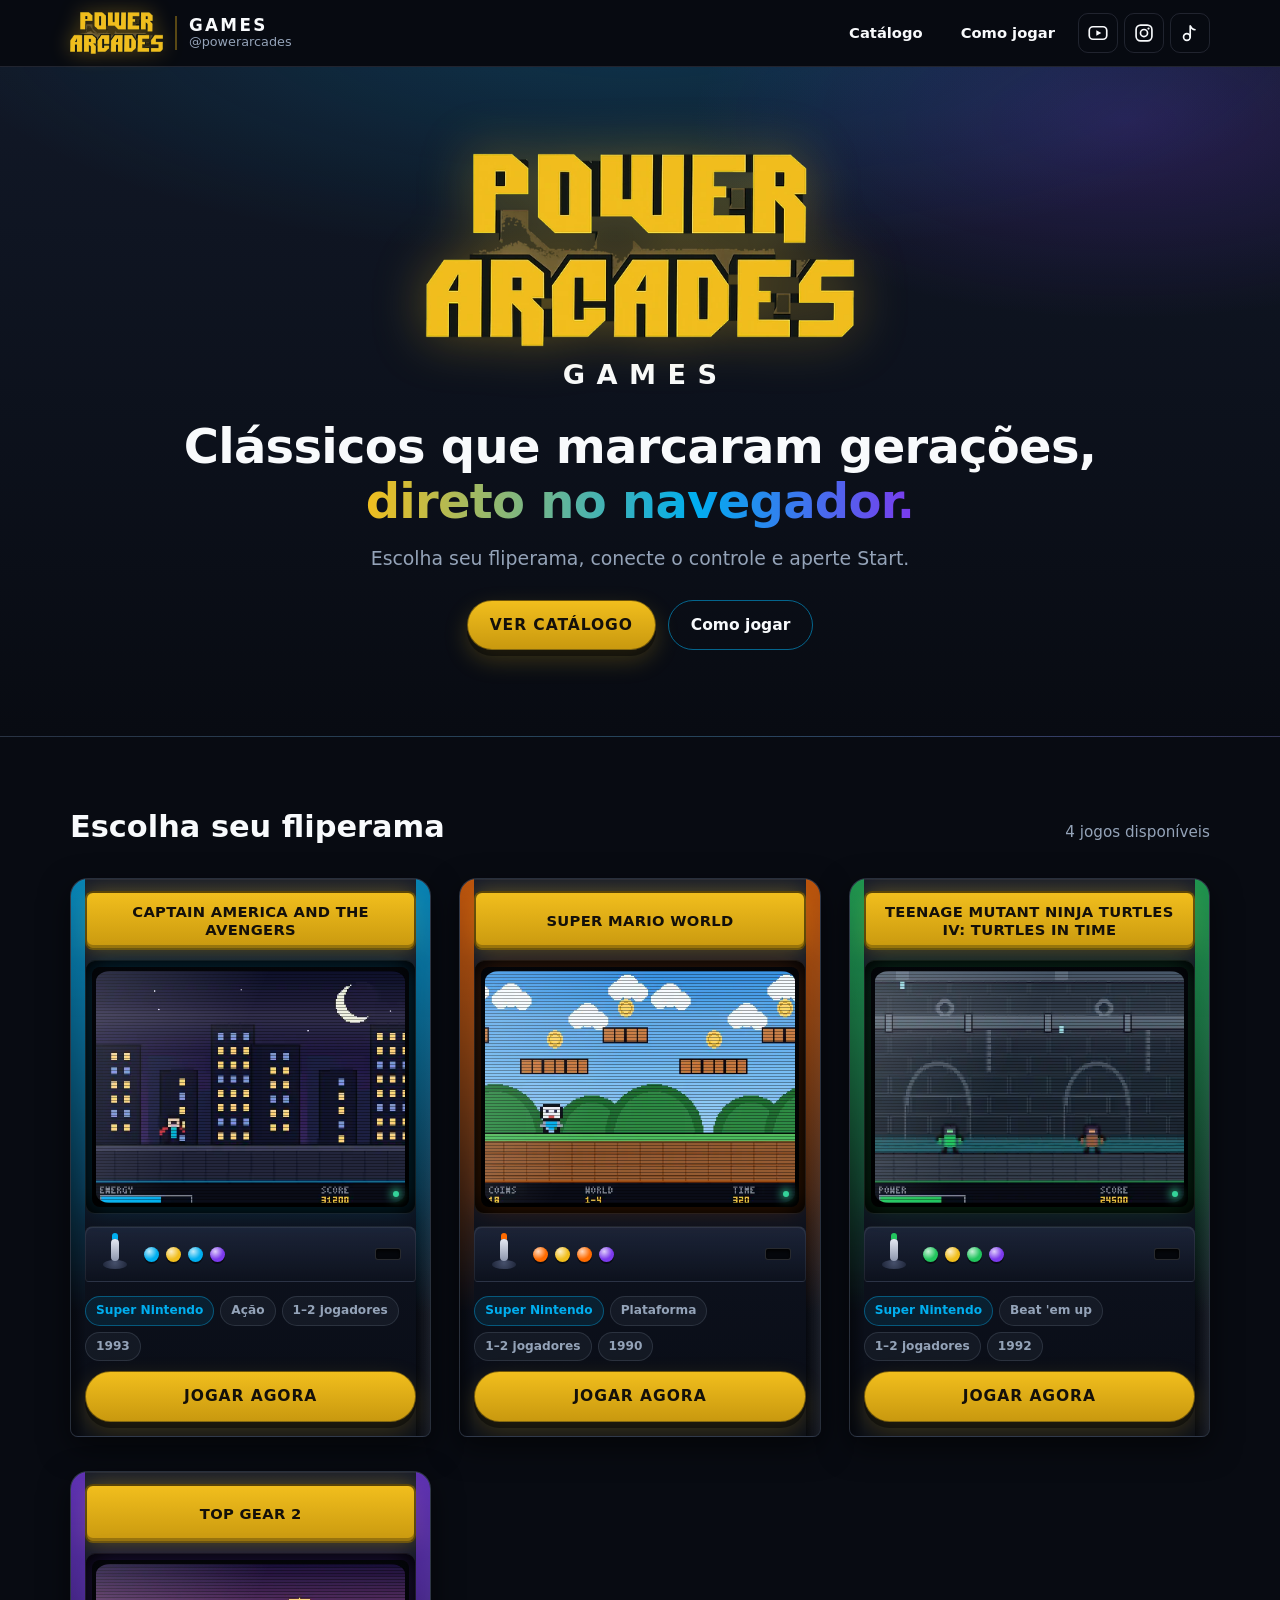
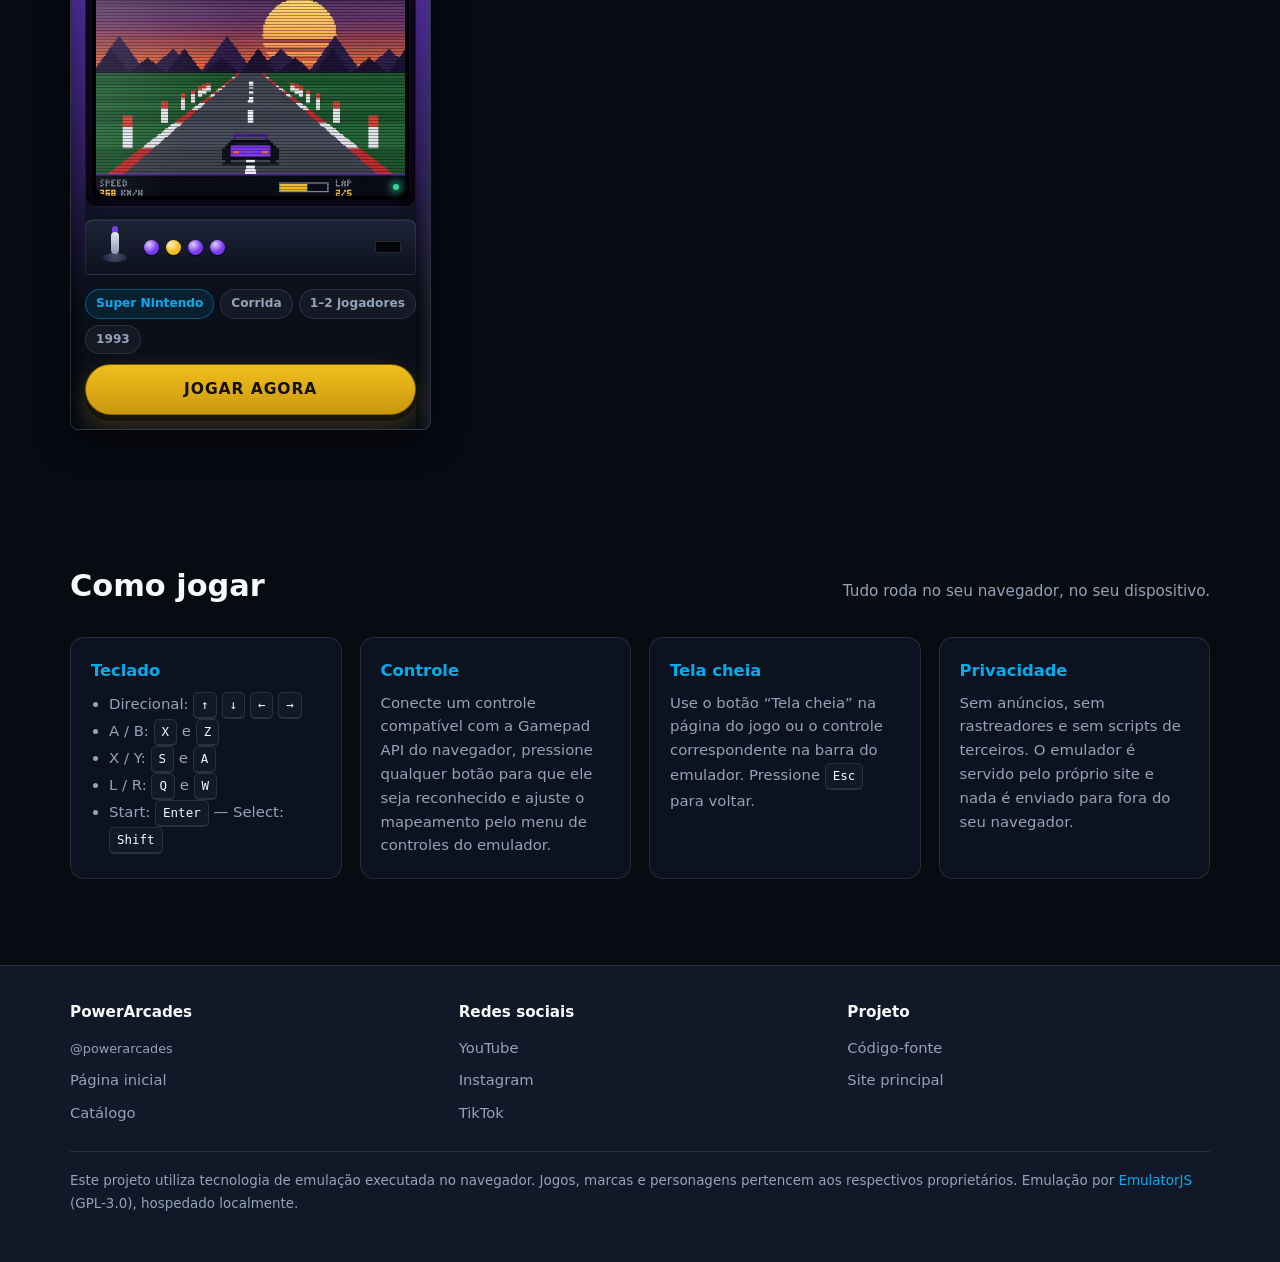
==== commit c114eff7: "Endurece a segurança: frame-guard, _headers e limpeza da árvore publicada Auditoria completa do site" ====
--- a/index.html
+++ b/index.html
@@ -184,6 +184,7 @@
   </div>
 </footer>
 
+<script src="assets/js/frame-guard.js"></script>
 <script src="assets/js/catalog.js"></script>
 <script src="assets/js/ui.js"></script>
 </body>
--- a/assets/css/main.css
+++ b/assets/css/main.css
@@ -356,11 +356,13 @@
 
 .catalog-grid {
   display: grid;
-  gap: 30px 26px;
+  gap: 34px 28px;
   grid-template-columns: repeat(auto-fill, minmax(280px, 1fr));
   list-style: none;
   margin: 0;
   padding: 0;
+  /* Profundidade para a leve inclinação 3D dos gabinetes. */
+  perspective: 1400px;
 }
 
 /* ==========================================================================
@@ -393,30 +395,43 @@
     border-color var(--speed);
 }
 
-/* Laterais do gabinete, com a cor do jogo. */
+/* Laterais do gabinete: faixa da cor do jogo + volume da madeira. */
 .cabinet::before,
 .cabinet::after {
   content: "";
   position: absolute;
   top: 0;
   bottom: 0;
-  width: 9px;
-  background: linear-gradient(180deg, var(--accent), transparent 78%);
-  opacity: 0.55;
+  width: 14px;
   pointer-events: none;
-}
-
-.cabinet::before { left: 0; }
-.cabinet::after  { right: 0; }
-
+  z-index: 1;
+}
+
+.cabinet::before {
+  left: 0;
+  background:
+    linear-gradient(180deg, var(--accent), transparent 78%),
+    linear-gradient(90deg, rgba(0, 0, 0, 0.65), rgba(0, 0, 0, 0));
+  opacity: 0.7;
+}
+
+.cabinet::after {
+  right: 0;
+  background:
+    linear-gradient(180deg, var(--accent), transparent 78%),
+    linear-gradient(270deg, rgba(255, 255, 255, 0.1), rgba(0, 0, 0, 0.55));
+  opacity: 0.7;
+}
+
+/* Inclinação 3D: o gabinete "vira" levemente na direção do visitante. */
 .cabinet:hover,
 .cabinet:focus-within {
-  transform: translateY(-6px);
+  transform: translateY(-8px) rotateX(3deg) rotateY(-4deg) scale(1.015);
   border-color: rgba(241, 190, 29, 0.5);
   box-shadow:
     inset 0 1px 0 rgba(255, 255, 255, 0.08),
-    0 20px 44px rgba(0, 0, 0, 0.6),
-    0 0 30px rgba(241, 190, 29, 0.14);
+    22px 30px 54px rgba(0, 0, 0, 0.68),
+    0 0 34px rgba(241, 190, 29, 0.16);
 }
 
 /* ------------------------------------------------------------- marquise -- */
@@ -431,6 +446,15 @@
   box-shadow:
     0 0 22px rgba(241, 190, 29, 0.35),
     inset 0 -3px 0 rgba(0, 0, 0, 0.25);
+  /* Respiro de neon na marquise. */
+  animation: pa-marquee 5.5s ease-in-out infinite;
+}
+
+@keyframes pa-marquee {
+  0%, 100% { box-shadow: 0 0 18px rgba(241, 190, 29, 0.28),
+                         inset 0 -3px 0 rgba(0, 0, 0, 0.25); }
+  50%      { box-shadow: 0 0 30px rgba(241, 190, 29, 0.55),
+                         inset 0 -3px 0 rgba(0, 0, 0, 0.25); }
 }
 
 .cab-marquee-title {
@@ -465,36 +489,96 @@
 .cab-screen-inner {
   position: relative;
   aspect-ratio: 4 / 3;
-  border-radius: 6px;
+  /* Cantos levemente arredondados = curvatura do tubo. */
+  border-radius: 14px / 10px;
   overflow: hidden;
   background: #000;
+  /* Vinheta interna: escurece as bordas como um CRT real. */
+  box-shadow:
+    inset 0 0 34px 8px rgba(0, 0, 0, 0.85),
+    inset 0 0 90px 10px rgba(0, 0, 0, 0.5);
 }
 
 .cab-screen-inner img {
   width: 100%;
   height: 100%;
   object-fit: cover;
-  transition: transform 300ms ease, filter 300ms ease;
+  /* O modo atração agora vem do próprio WebP animado. Aqui basta uma
+     leve ampliação para o quadro encher a tela curva — sem deriva, que
+     somada ao movimento do loop deixaria a imagem enjoativa. */
+  transform: scale(1.03);
+  transition: filter 300ms ease, transform 300ms ease;
 }
 
 .cabinet:hover .cab-screen-inner img,
 .cabinet:focus-within .cab-screen-inner img {
-  transform: scale(1.05);
-  filter: saturate(1.2) brightness(1.12);
-}
-
-/* Linhas de varredura + brilho do vidro sobre a tela. */
+  filter: saturate(1.25) brightness(1.15);
+  transform: scale(1.07);
+}
+
+/* Faixa de brilho que varre a tela de cima a baixo (rolagem do CRT). */
+.cab-screen-inner::before {
+  content: "";
+  position: absolute;
+  left: 0;
+  right: 0;
+  height: 34%;
+  z-index: 2;
+  pointer-events: none;
+  background: linear-gradient(180deg,
+    rgba(255, 255, 255, 0) 0%,
+    rgba(255, 255, 255, 0.055) 45%,
+    rgba(255, 255, 255, 0.11) 55%,
+    rgba(255, 255, 255, 0) 100%);
+  animation: pa-sweep 7s linear infinite;
+}
+
+@keyframes pa-sweep {
+  0%   { transform: translateY(-120%); }
+  100% { transform: translateY(320%); }
+}
+
+/* Linhas de varredura + brilho do vidro, com cintilação sutil. */
 .cab-screen-inner::after {
   content: "";
   position: absolute;
   inset: 0;
+  z-index: 3;
   pointer-events: none;
   background:
     linear-gradient(115deg, rgba(255, 255, 255, 0.14) 0%,
                     rgba(255, 255, 255, 0) 42%),
     repeating-linear-gradient(180deg,
-                    rgba(0, 0, 0, 0.32) 0 1px,
+                    rgba(0, 0, 0, 0.34) 0 1px,
                     rgba(0, 0, 0, 0) 1px 3px);
+  animation: pa-flicker 2.6s steps(2, end) infinite;
+}
+
+@keyframes pa-flicker {
+  0%, 96%, 100% { opacity: 1; }
+  97%           { opacity: 0.82; }
+  98%           { opacity: 1; }
+  99%           { opacity: 0.9; }
+}
+
+/* LED de energia do gabinete. */
+.cab-screen::before {
+  content: "";
+  position: absolute;
+  right: 16px;
+  bottom: 16px;
+  z-index: 4;
+  width: 6px;
+  height: 6px;
+  border-radius: 50%;
+  background: #34d399;
+  box-shadow: 0 0 8px 2px rgba(52, 211, 153, 0.85);
+  animation: pa-led 3.4s ease-in-out infinite;
+}
+
+@keyframes pa-led {
+  0%, 100% { opacity: 0.55; }
+  50%      { opacity: 1; }
 }
 
 /* Brilho colorido escapando da tela. */
@@ -771,15 +855,32 @@
     scroll-behavior: auto !important;
   }
 
-  .game-card:hover,
-  .game-card:focus-within,
   .btn:hover,
   .social-link:hover {
     transform: none;
   }
 
-  .game-card:hover .game-card-media img {
+  /* Gabinete estático: sem deriva, sem varredura, sem cintilação. */
+  .cabinet:hover,
+  .cabinet:focus-within {
     transform: none;
+  }
+
+  /* O WebP animado não pode ser pausado por CSS; a redução de movimento
+     é feita em JS, trocando o loop pela capa estática (assets/js/ui.js). */
+  .cab-screen-inner img {
+    animation: none;
+    transform: scale(1.03);
+  }
+
+  .cab-screen-inner::before {
+    display: none;
+  }
+
+  .cab-screen-inner::after,
+  .cab-screen::before,
+  .cab-marquee {
+    animation: none;
   }
 }
 
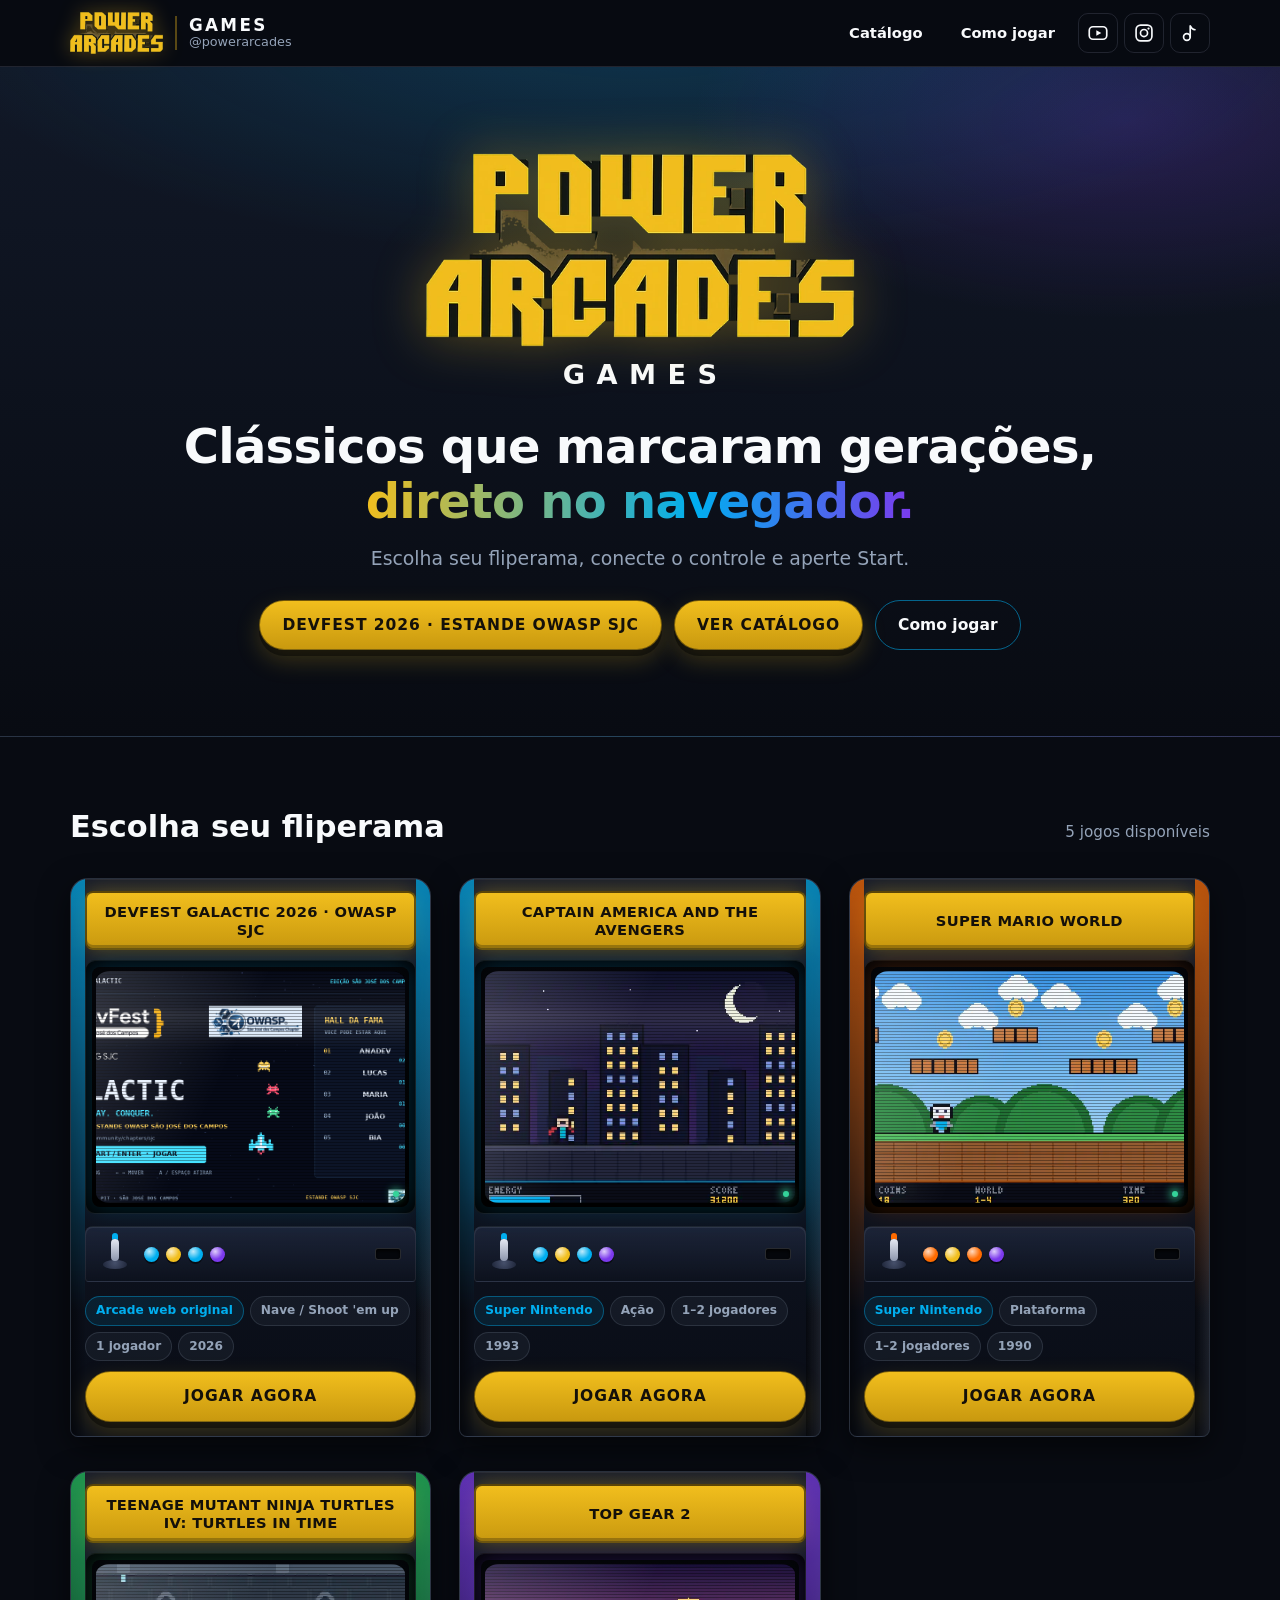
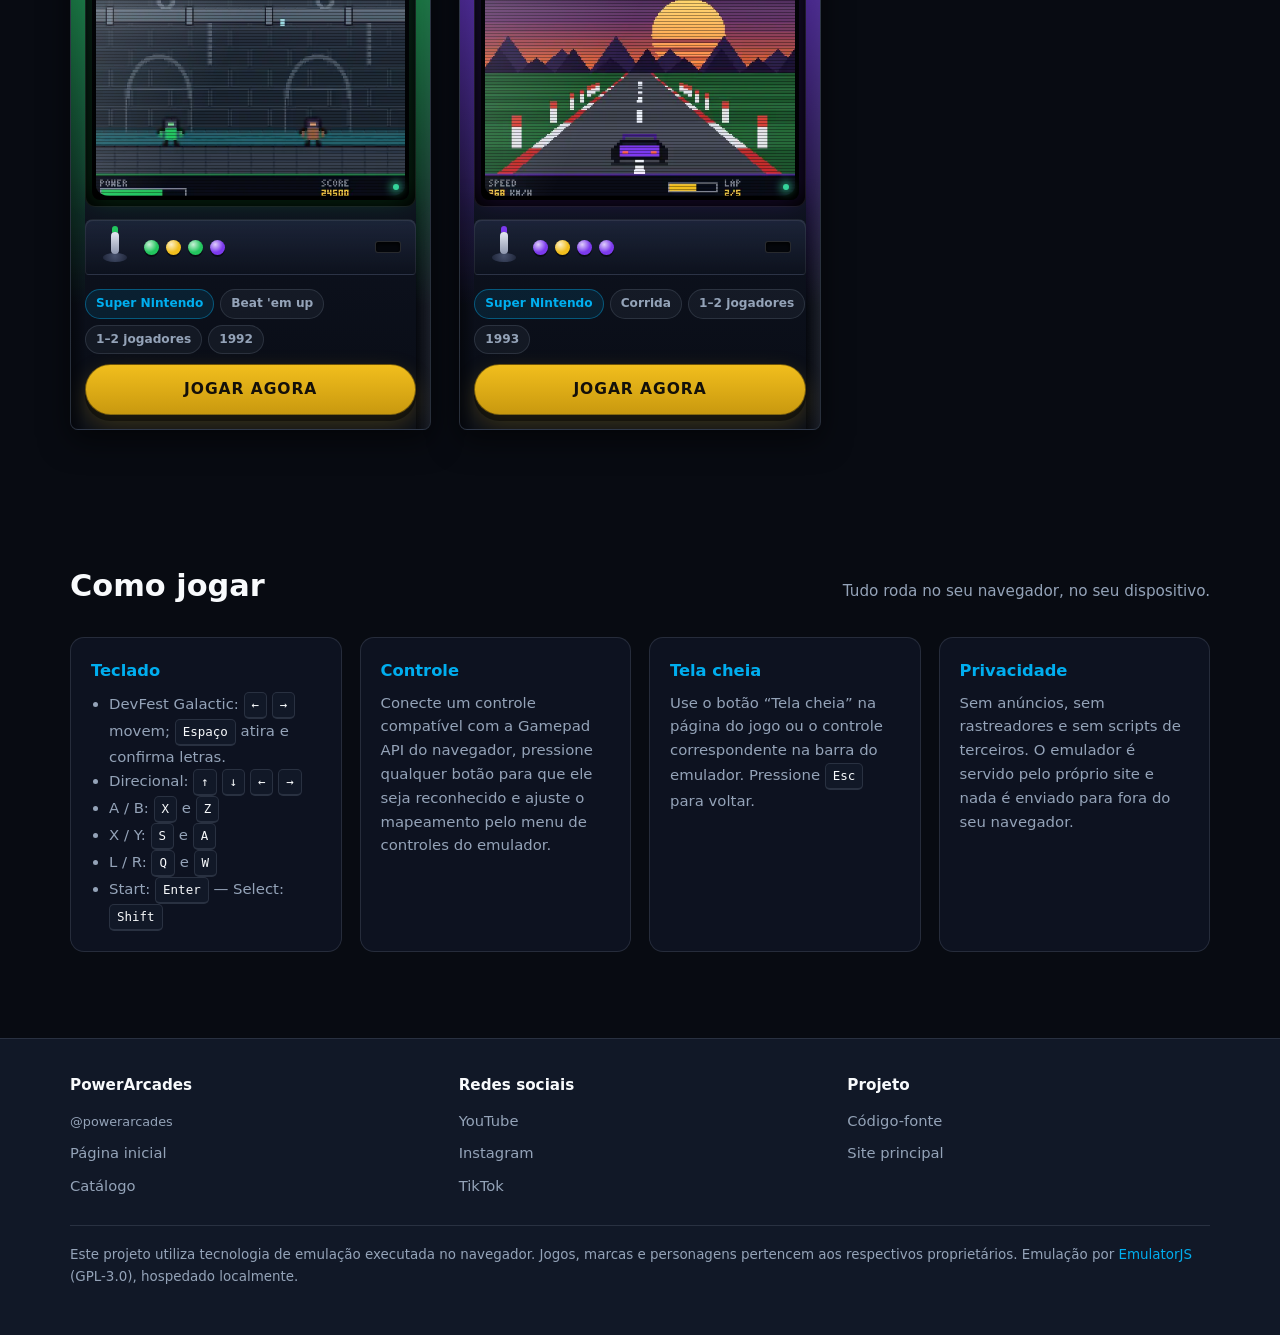
==== commit d8cb5365: "Publica DevFest Galactic 2026 com destaque ao estande OWASP SJC Adiciona arcade web original com tec" ====
--- a/index.html
+++ b/index.html
@@ -12,7 +12,7 @@
 <meta name="description" content="Portal PowerArcades Games: catálogo de clássicos de Super Nintendo executados no navegador por emulação, sem anúncios e sem rastreadores.">
 <meta name="author" content="PowerArcades">
 <meta name="theme-color" content="#080B12">
-<link rel="canonical" href="https://brotherofjhonny.github.io/powerarcades-games/">
+<link rel="canonical" href="https://arcade.dozeroaobasico.com.br/">
 
 <link rel="icon" type="image/png" href="assets/images/favicon.png">
 <link rel="apple-touch-icon" href="assets/images/favicon.png">
@@ -22,15 +22,15 @@
 <meta property="og:locale" content="pt_BR">
 <meta property="og:title" content="PowerArcades Games — clássicos de Super Nintendo no navegador">
 <meta property="og:description" content="Catálogo de clássicos de Super Nintendo executados no navegador por emulação, sem anúncios e sem rastreadores.">
-<meta property="og:url" content="https://brotherofjhonny.github.io/powerarcades-games/">
-<meta property="og:image" content="https://brotherofjhonny.github.io/powerarcades-games/assets/images/social-share.webp">
+<meta property="og:url" content="https://arcade.dozeroaobasico.com.br/">
+<meta property="og:image" content="https://arcade.dozeroaobasico.com.br/assets/images/social-share.webp">
 <meta property="og:image:width" content="1200">
 <meta property="og:image:height" content="630">
 <meta property="og:image:alt" content="Logotipo PowerArcades Games">
 <meta name="twitter:card" content="summary_large_image">
 <meta name="twitter:title" content="PowerArcades Games">
 <meta name="twitter:description" content="Clássicos que marcaram gerações, direto no navegador.">
-<meta name="twitter:image" content="https://brotherofjhonny.github.io/powerarcades-games/assets/images/social-share.webp">
+<meta name="twitter:image" content="https://arcade.dozeroaobasico.com.br/assets/images/social-share.webp">
 
 <link rel="stylesheet" href="assets/css/main.css">
 </head>
@@ -76,6 +76,7 @@
       <h1>Clássicos que marcaram gerações,<br><span class="accent">direto no navegador.</span></h1>
       <p>Escolha seu fliperama, conecte o controle e aperte Start.</p>
       <div class="hero-actions">
+        <a class="btn btn-primary" href="games/devfest-galactic/">DevFest 2026 · Estande OWASP SJC</a>
         <a class="btn btn-primary" href="#catalogo">Ver catálogo</a>
         <a class="btn btn-ghost" href="#como-jogar">Como jogar</a>
       </div>
@@ -106,6 +107,7 @@
         <article class="info-card">
           <h3>Teclado</h3>
           <ul>
+            <li>DevFest Galactic: <kbd>←</kbd> <kbd>→</kbd> movem; <kbd>Espaço</kbd> atira e confirma letras.</li>
             <li>Direcional: <kbd>↑</kbd> <kbd>↓</kbd> <kbd>←</kbd> <kbd>→</kbd></li>
             <li>A / B: <kbd>X</kbd> e <kbd>Z</kbd></li>
             <li>X / Y: <kbd>S</kbd> e <kbd>A</kbd></li>
@@ -171,7 +173,7 @@
         <h3>Projeto</h3>
         <ul class="footer-links">
           <li><a href="https://github.com/BrotherOfJhonny/powerarcades-games" target="_blank" rel="noopener noreferrer external">Código-fonte</a></li>
-          <li><a href="https://brotherofjhonny.github.io/" target="_blank" rel="noopener noreferrer external">Site principal</a></li>
+          <li><a href="https://dozeroaobasico.com.br/" target="_blank" rel="noopener noreferrer external">Site principal</a></li>
         </ul>
       </div>
     </div>
